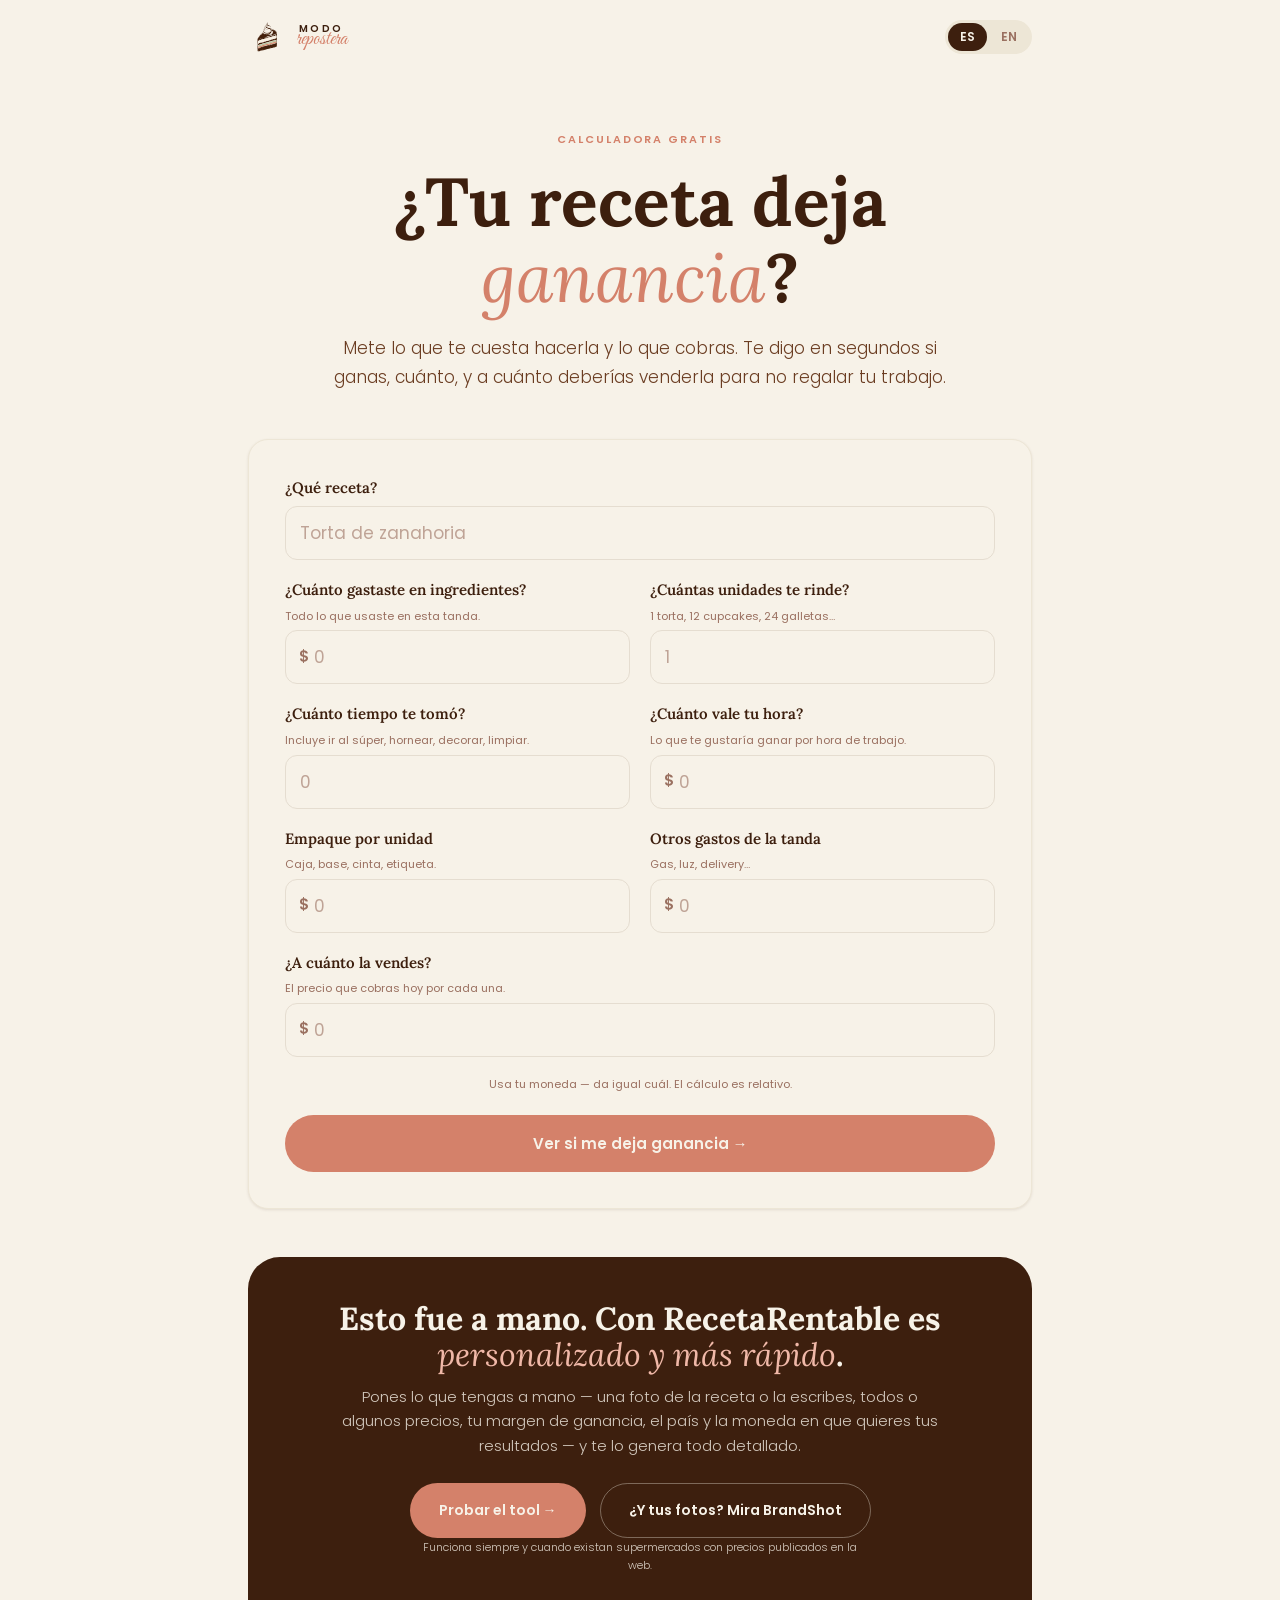
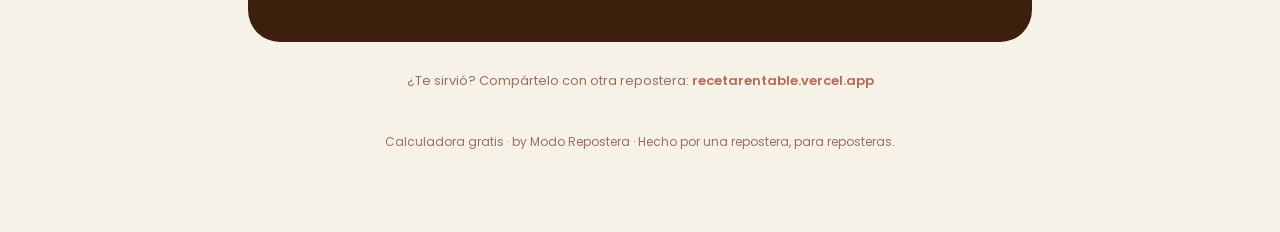
==== calculadora.html @ 88481aeb "Calculadora "¿deja ganancia?": free tool + integración en el sitio - Nueva calculadora gratis (calcu" ====
<!DOCTYPE html>
<html lang="es">
<head>
  <meta charset="UTF-8" />
  <meta name="viewport" content="width=device-width, initial-scale=1.0" />
  <title data-t="meta.title">¿Tu receta deja ganancia? · Calculadora gratis · Modo Repostera</title>
  <meta name="description" data-t-attr="content" data-t="meta.desc" content="Calcula gratis si tu receta te deja ganancia: mete lo que te cuesta y lo que cobras, y mira tu margen real en segundos." />

  <link rel="preconnect" href="https://fonts.googleapis.com" />
  <link rel="preconnect" href="https://fonts.gstatic.com" crossorigin />
  <link href="https://fonts.googleapis.com/css2?family=Lora:ital,wght@0,400;0,600;0,700;1,400;1,600&family=Poppins:wght@300;400;500;600;700&family=Great+Vibes&display=swap" rel="stylesheet" />

  <link rel="stylesheet" href="tokens.css" />
  <link rel="stylesheet" href="kit.css" />
  <link rel="stylesheet" href="calc.css" />
</head>
<body>

  <!-- ===== TOP BAR ===== -->
  <div class="kit-bar">
    <a class="kit-bar__brand" href="index.html" aria-label="Modo Repostera">
      <img class="kit-bar__iso" src="assets/logos/iso-color.svg" alt="Modo Repostera" />
      <span class="kit-bar__name">
        <span class="kit-bar__modo">MODO</span>
        <span class="kit-bar__rep">repostera</span>
      </span>
    </a>
    <div class="kit-bar__actions">
      <div class="lang-toggle" role="group" aria-label="Language">
        <button data-lang="es" class="active">ES</button>
        <button data-lang="en">EN</button>
      </div>
    </div>
  </div>

  <div class="page">

    <!-- ===== HEAD ===== -->
    <header class="kit-head">
      <span class="eyebrow" data-t="head.eyebrow">Calculadora gratis</span>
      <h1 data-t-html="head.title">¿Tu receta deja <em>ganancia</em>?</h1>
      <p data-t="head.sub">Mete lo que te cuesta hacerla y lo que cobras. Te digo en segundos si ganas, cuánto, y a cuánto deberías venderla para no regalar tu trabajo.</p>
    </header>

    <!-- ===== FORM ===== -->
    <form class="calc-form" id="calc-form" novalidate>
      <div class="calc-grid">

        <div class="field field--full">
          <label data-t="f.nombre">¿Qué receta? <span class="opt" data-t="f.optional">(opcional)</span></label>
          <div class="input-wrap">
            <input type="text" id="nombre" data-t-attr="placeholder" data-t="f.nombrePh" placeholder="Torta de zanahoria" autocomplete="off" />
          </div>
        </div>

        <div class="field">
          <label data-t="f.ingredientes">¿Cuánto gastaste en ingredientes?</label>
          <span class="help" data-t="f.ingredientesHelp">Todo lo que usaste en esta tanda.</span>
          <div class="input-wrap money">
            <input type="number" id="ingredientes" inputmode="decimal" min="0" step="any" placeholder="0" />
          </div>
        </div>

        <div class="field">
          <label data-t="f.unidades">¿Cuántas unidades te rinde?</label>
          <span class="help" data-t="f.unidadesHelp">1 torta, 12 cupcakes, 24 galletas…</span>
          <div class="input-wrap">
            <input type="number" id="unidades" inputmode="numeric" min="1" step="any" placeholder="1" />
          </div>
          <span class="err" data-t="err.unidades">Pon cuántas unidades te rinde (al menos 1).</span>
        </div>

        <div class="field">
          <label data-t="f.horas">¿Cuánto tiempo te tomó? <span class="opt" data-t="f.horasUnit">(horas)</span></label>
          <span class="help" data-t="f.horasHelp">Incluye ir al súper, hornear, decorar, limpiar.</span>
          <div class="input-wrap">
            <input type="number" id="horas" inputmode="decimal" min="0" step="any" placeholder="0" />
          </div>
        </div>

        <div class="field">
          <label data-t="f.valorHora">¿Cuánto vale tu hora?</label>
          <span class="help" data-t="f.valorHoraHelp">Lo que te gustaría ganar por hora de trabajo.</span>
          <div class="input-wrap money">
            <input type="number" id="valorHora" inputmode="decimal" min="0" step="any" placeholder="0" />
          </div>
        </div>

        <div class="field">
          <label data-t="f.empaque">Empaque por unidad <span class="opt" data-t="f.optional">(opcional)</span></label>
          <span class="help" data-t="f.empaqueHelp">Caja, base, cinta, etiqueta.</span>
          <div class="input-wrap money">
            <input type="number" id="empaque" inputmode="decimal" min="0" step="any" placeholder="0" />
          </div>
        </div>

        <div class="field">
          <label data-t="f.otros">Otros gastos de la tanda <span class="opt" data-t="f.optional">(opcional)</span></label>
          <span class="help" data-t="f.otrosHelp">Gas, luz, delivery…</span>
          <div class="input-wrap money">
            <input type="number" id="otros" inputmode="decimal" min="0" step="any" placeholder="0" />
          </div>
        </div>

        <div class="field field--full">
          <label data-t="f.precio">¿A cuánto la vendes? <span class="opt" data-t="f.precioUnit">(por unidad)</span></label>
          <span class="help" data-t="f.precioHelp">El precio que cobras hoy por cada una.</span>
          <div class="input-wrap money">
            <input type="number" id="precio" inputmode="decimal" min="0" step="any" placeholder="0" />
          </div>
          <span class="err" data-t="err.precio">Pon a cuánto la vendes para poder darte el veredicto.</span>
        </div>

      </div>

      <p class="money-note" data-t="f.moneyNote">Usa tu moneda — da igual cuál. El cálculo es relativo.</p>
      <div class="calc-submit">
        <button type="submit" class="btn btn--primary" data-t="f.submit">Ver si me deja ganancia →</button>
      </div>
    </form>

    <!-- ===== RESULT ===== -->
    <section class="result" id="result" hidden aria-live="polite">
      <div class="result__inner">

        <div class="result__card" id="result-card">
          <div class="result__eyebrow" data-t="r.eyebrow">Tu resultado</div>
          <div class="result__recipe" id="r-recipe"></div>
          <div class="result__claim" id="r-claim"></div>
          <div class="result__numbers" id="r-numbers" hidden>
            <div class="result__num"><b id="r-profit"></b><span id="r-profit-label"></span></div>
            <div class="result__num"><b id="r-margin"></b><span data-t="r.marginLabel">margen</span></div>
          </div>
          <p class="result__verdict" id="r-verdict"></p>
        </div>

        <!-- Caveat del gate educativo -->
        <aside class="caveat" id="caveat" hidden>
          <h3 data-t="caveat.title">Ojo: no contaste tu tiempo</h3>
          <p data-t="caveat.body">Amasar, ir al súper, decorar, limpiar — eso es trabajo, y vale. Te lo sumé como $0, así que este número se ve mejor de lo que es. Mira cómo cambia si te pagas tu hora.</p>
          <!-- texto seteado por calc.js (interpola el valor/hora sugerido) -->
          <button type="button" class="caveat__btn" id="caveat-btn">Calcular pagándome $5 la hora →</button>
        </aside>

        <!-- Email gate -->
        <div class="gate" id="gate">
          <h3 data-t="gate.title">Desbloquea tu desglose completo</h3>
          <p data-t="gate.body">Déjame tu correo y te muestro en qué se va tu dinero — y a cuánto deberías vender para ganar bien. Gratis.</p>
          <form class="gate__form" id="gate-form" novalidate>
            <input type="email" id="email" required data-t-attr="placeholder" data-t="gate.emailPh" placeholder="tu@correo.com" autocomplete="email" />
            <button type="submit" class="btn btn--primary" data-t="gate.btn">Ver mi desglose →</button>
          </form>
          <p class="gate__note" data-t="gate.note">Sin spam. Solo tips de repostería con cariño — y te sales cuando quieras.</p>
        </div>

        <!-- Unlocked breakdown -->
        <div class="unlocked" id="unlocked" hidden>
          <div class="unlocked__inner">

            <div class="panel">
              <h3 data-t="bd.title">En qué se va tu costo</h3>
              <p class="sub" data-t="bd.sub">Por unidad. Aquí ves qué te está pesando más.</p>
              <div class="breakdown" id="breakdown"></div>
              <div class="bd-total">
                <span data-t="bd.total">Costo por unidad</span>
                <span id="bd-total-val"></span>
              </div>
            </div>

            <div class="panel suggested">
              <h3 data-t="sug.title">Para un margen sano deberías cobrar</h3>
              <div class="suggested__price" id="sug-price"></div>
              <p class="suggested__delta" id="sug-delta"></p>
            </div>

            <div class="share-row">
              <button type="button" class="btn btn--primary" id="share-btn" data-t="share.btn">Compartir mi resultado</button>
              <button type="button" class="btn btn--ghost-light" id="recalc-btn" style="border-color:var(--cream-hover);color:var(--chocolate)" data-t="share.recalc">Probar otra receta</button>
            </div>
          </div>
        </div>

      </div>
    </section>

    <!-- ===== CTA al tool pago ===== -->
    <section class="kit-cta" style="margin-top:48px">
      <h2 data-t-html="cta.title">Esto fue a mano. Con una foto es en <em>segundos</em>.</h2>
      <p data-t="cta.body">RecetaRentable lee tu receta desde una foto y la cruza con los precios de tu supermercado local. Sin escribir nada, sin Excel. Tu primera receta es gratis.</p>
      <div class="kit-cta__row">
        <a class="btn btn--primary" id="cta-tool" href="index.html#plans" data-t="cta.btn">Probar el tool →</a>
        <a class="btn btn--ghost-light" href="index.html#brandshot" data-t="cta.brandshot">¿Y tus fotos? Mira BrandShot</a>
      </div>
      <p class="cta-fineprint" data-t="cta.fineprint">Funciona siempre y cuando existan supermercados con precios publicados en la web.</p>
    </section>

    <p class="kit-share" data-t-html="foot.share">¿Te sirvió? Compártelo con otra repostera: <a href="index.html">recetarentable.vercel.app</a></p>
    <p class="kit-colophon" data-t="foot.colophon">Calculadora gratis · by Modo Repostera · Hecho por una repostera, para reposteras.</p>

  </div>

  <script src="calc-scoring.js"></script>
  <script src="calc.js"></script>
</body>
</html>
---- tokens.css ----
/* tokens.css — RecetaRentable design tokens. Single source of truth.
   No hardcoded values anywhere else; everything references these. */
:root {
  /* Paleta base */
  --chocolate:         #3D1F0E;
  --chocolate-light:   #6B3D22;
  --chocolate-muted:   #9A7060;
  --chocolate-deep:    #2A1208;
  --cream:             #F7F2E8;
  --cream-dark:        #EDE6D6;
  --cream-hover:       #E5DDD0;
  --terracotta:        #D4816A;
  --terracotta-light:  #F0B8A8;
  --terracotta-dark:   #B86A54;
  --pistachio:         #A8C5A0;
  --pistachio-light:   #D4E8D0;
  --pistachio-dark:    #7A9E72;

  /* Hero oscuro */
  --hero-bg:           #1C0D04;
  --hero-overlay:      rgba(28, 13, 4, 0.72);

  /* Tipografía */
  --font-display:      'Lora', Georgia, serif;
  --font-body:         'Poppins', sans-serif;
  --font-script:       'Great Vibes', cursive;

  /* Escala tipográfica */
  --text-xs:    11px;
  --text-sm:    13px;
  --text-base:  15px;
  --text-md:    17px;
  --text-lg:    20px;
  --text-xl:    24px;
  --text-2xl:   32px;
  --text-3xl:   clamp(28px, 3.5vw, 44px);
  --text-hero:  clamp(38px, 6vw, 68px);

  /* Radios */
  --radius-sm:   6px;
  --radius-md:   12px;
  --radius-lg:   20px;
  --radius-xl:   32px;
  --radius-pill: 100px;

  /* Sombras con tinte cálido */
  --shadow-sm:     0 1px 3px rgba(61,31,14,0.10);
  --shadow-md:     0 4px 16px rgba(61,31,14,0.12);
  --shadow-lg:     0 12px 40px rgba(61,31,14,0.16);
  --shadow-xl:     0 24px 64px rgba(61,31,14,0.20);
  --shadow-mockup: 0 32px 80px rgba(28,13,4,0.40);

  /* Layout */
  --container:     1160px;
  --gutter:        clamp(20px, 5vw, 48px);
  --section-y:     clamp(80px, 10vw, 140px);

  /* Transiciones */
  --ease-out:      cubic-bezier(0.16, 1, 0.3, 1);
}
---- kit.css ----
/* kit.css — "Fotos que provocan" lead-magnet asset page.
   Reuses tokens.css for all brand values. Light/cream theme, print-friendly. */

*, *::before, *::after { box-sizing: border-box; margin: 0; padding: 0; }
html { scroll-behavior: smooth; }
body {
  font-family: var(--font-body);
  font-weight: 400;
  font-size: var(--text-base);
  line-height: 1.65;
  color: var(--chocolate);
  background: var(--cream);
  -webkit-font-smoothing: antialiased;
}
img { max-width: 100%; display: block; }
a { color: inherit; text-decoration: none; }
ul, ol { list-style: none; }
h1, h2, h3 { font-family: var(--font-display); font-weight: 700; line-height: 1.12; }

.page { max-width: 880px; margin-inline: auto; padding: clamp(24px, 5vw, 56px) var(--gutter, 24px) 80px; }

/* ---------- Top bar (web-only chrome) ---------- */
.kit-bar {
  display: flex; align-items: center; gap: 16px;
  max-width: 880px; margin-inline: auto;
  padding: 18px var(--gutter, 24px);
}
.kit-bar__brand { display: inline-flex; align-items: center; gap: 10px; }
.kit-bar__iso { height: 38px; width: auto; display: block; }
.kit-bar__name { display: flex; flex-direction: column; line-height: 0.85; color: var(--chocolate); }
.kit-bar__modo { font-family: var(--font-body); font-weight: 600; text-transform: uppercase; letter-spacing: 0.26em; text-indent: 0.26em; font-size: 10px; }
.kit-bar__rep { font-family: var(--font-script); font-weight: 400; font-size: 21px; margin-top: -2px; color: var(--terracotta); }
.kit-bar__actions { margin-left: auto; display: flex; align-items: center; gap: 12px; }

.lang-toggle { display: inline-flex; gap: 2px; background: var(--cream-dark); padding: 3px; border-radius: var(--radius-pill); }
.lang-toggle button {
  border: none; background: transparent; cursor: pointer;
  font-family: var(--font-body); font-weight: 600; font-size: 12px;
  padding: 5px 12px; border-radius: var(--radius-pill); color: var(--chocolate-muted);
  transition: background 200ms, color 200ms;
}
.lang-toggle button.active { background: var(--chocolate); color: var(--cream); }

/* ---------- Welcome strip (web-only) ---------- */
.welcome {
  background: var(--pistachio-light); border-radius: var(--radius-lg);
  padding: 18px 24px; margin-bottom: 36px;
  font-size: var(--text-sm); color: var(--chocolate);
}
.welcome strong { font-weight: 600; }

/* ---------- Document head ---------- */
.kit-head { text-align: center; margin-bottom: 48px; }
.eyebrow {
  display: block; font-family: var(--font-body); font-size: var(--text-xs);
  font-weight: 600; letter-spacing: 0.18em; text-transform: uppercase;
  color: var(--terracotta); margin-bottom: 16px;
}
.kit-head h1 { font-size: var(--text-hero); margin-bottom: 18px; }
.kit-head h1 em { font-style: italic; font-weight: 400; color: var(--terracotta); }
.kit-head p { font-size: var(--text-md); font-weight: 300; color: var(--chocolate-light); max-width: 38em; margin-inline: auto; }

/* ---------- Section blocks ---------- */
.kit-section { margin-bottom: 56px; }
.kit-section__head { margin-bottom: 28px; padding-bottom: 18px; border-bottom: 2px solid var(--cream-dark); }
.kit-section__num { font-family: var(--font-script); font-size: 30px; color: var(--terracotta); display: block; line-height: 1; }
.kit-section__head h2 { font-size: var(--text-2xl); margin-top: 4px; }
.kit-section__head p { font-size: var(--text-sm); color: var(--chocolate-light); margin-top: 8px; max-width: 56ch; }

/* ---------- Checklist ---------- */
.check { display: flex; flex-direction: column; gap: 10px; }
.check__item {
  display: flex; gap: 14px; align-items: flex-start;
  background: var(--cream); border: 1px solid var(--cream-dark);
  border-radius: var(--radius-md); padding: 16px 18px;
  cursor: pointer; transition: border-color 200ms, background 200ms;
}
.check__item:hover { border-color: var(--terracotta-light); }
.check__box {
  flex: 0 0 22px; width: 22px; height: 22px; margin-top: 1px;
  border: 2px solid var(--chocolate-muted); border-radius: 6px;
  display: grid; place-items: center; transition: background 180ms, border-color 180ms;
}
.check__box svg { width: 13px; height: 13px; color: var(--cream); opacity: 0; transition: opacity 160ms; }
.check__item.done .check__box { background: var(--pistachio-dark); border-color: var(--pistachio-dark); }
.check__item.done .check__box svg { opacity: 1; }
.check__item.done .check__title { text-decoration: line-through; color: var(--chocolate-muted); }
.check__text strong { display: block; font-family: var(--font-display); font-weight: 600; font-size: var(--text-md); margin-bottom: 3px; }
.check__text .check__why { font-size: var(--text-sm); color: var(--chocolate-light); }

.kit-tip {
  margin-top: 16px; background: var(--cream-dark); border-radius: var(--radius-md);
  padding: 14px 18px; font-size: var(--text-sm); color: var(--chocolate-light);
}
.kit-tip strong { color: var(--chocolate); }

/* ---------- How to use (3 steps) ---------- */
.howto { display: grid; grid-template-columns: repeat(3, 1fr); gap: 16px; margin-bottom: 28px; }
.howto__step { background: var(--cream); border: 1px solid var(--cream-dark); border-radius: var(--radius-md); padding: 18px; }
.howto__n { font-family: var(--font-display); font-weight: 700; font-size: var(--text-xl); color: var(--terracotta); }
.howto__step p { font-size: var(--text-sm); color: var(--chocolate-light); margin-top: 6px; }

/* ---------- Prompt cards ---------- */
.prompts { display: grid; grid-template-columns: 1fr 1fr; gap: 16px; }
.prompt {
  background: var(--cream); border: 1px solid var(--cream-dark);
  border-radius: var(--radius-lg); padding: 22px; display: flex; flex-direction: column;
}
.prompt__name { font-family: var(--font-display); font-weight: 700; font-size: var(--text-md); margin-bottom: 4px; }
.prompt__when { font-size: var(--text-xs); color: var(--terracotta-dark); font-weight: 600; letter-spacing: 0.02em; margin-bottom: 14px; }
.prompt__text {
  font-family: var(--font-body); font-size: var(--text-sm); line-height: 1.55;
  color: var(--chocolate-light); background: var(--cream-dark);
  border-radius: var(--radius-md); padding: 14px 16px; flex: 1;
}
.prompt__text .token { color: var(--terracotta-dark); font-weight: 600; }
.prompt__copy {
  align-self: flex-start; margin-top: 14px;
  display: inline-flex; align-items: center; gap: 7px;
  font-family: var(--font-body); font-weight: 600; font-size: 13px;
  background: var(--chocolate); color: var(--cream);
  border: none; border-radius: var(--radius-pill); padding: 9px 18px; cursor: pointer;
  transition: background 200ms;
}
.prompt__copy:hover { background: var(--chocolate-light); }
.prompt__copy.copied { background: var(--pistachio-dark); }
.prompt__copy svg { width: 14px; height: 14px; }

/* ---------- Closing CTA ---------- */
.kit-cta {
  background: var(--chocolate); color: var(--cream);
  border-radius: var(--radius-xl); padding: clamp(28px, 4vw, 44px); text-align: center;
}
.kit-cta h2 { font-size: var(--text-2xl); color: var(--cream); margin-bottom: 12px; }
.kit-cta h2 em { font-style: italic; font-weight: 400; color: var(--terracotta-light); }
.kit-cta p { color: rgba(247,242,232,0.8); font-weight: 300; max-width: 40em; margin: 0 auto 24px; }
.kit-cta__row { display: flex; flex-wrap: wrap; gap: 14px; justify-content: center; }
.btn {
  display: inline-flex; align-items: center; gap: 8px;
  font-family: var(--font-body); font-weight: 600;
  border: 1.5px solid transparent; border-radius: var(--radius-pill);
  cursor: pointer; text-align: center; padding: 15px 28px; font-size: 14px;
  transition: transform 200ms var(--ease-out), background 200ms var(--ease-out);
}
.btn--primary { background: var(--terracotta); color: var(--cream); }
.btn--primary:hover { background: var(--terracotta-dark); transform: translateY(-1px); }
.btn--ghost-light { border-color: rgba(247,242,232,0.35); color: var(--cream); }
.btn--ghost-light:hover { background: rgba(247,242,232,0.10); }

.kit-share { text-align: center; margin-top: 28px; font-size: var(--text-sm); color: var(--chocolate-muted); }
.kit-share a { color: var(--terracotta-dark); font-weight: 600; }
.kit-colophon { text-align: center; margin-top: 40px; font-size: 12px; color: var(--chocolate-muted); }

/* ---------- Language blocks ---------- */
[data-lang-block] { display: none; }
[data-lang-block].active { display: block; }

/* ---------- Responsive ---------- */
@media (max-width: 720px) {
  .prompts { grid-template-columns: 1fr; }
  .howto { grid-template-columns: 1fr; }
  .kit-bar { flex-wrap: wrap; }
}
---- calc.css ----
/* calc.css — Calculadora "¿Tu receta deja ganancia?"
   Hereda tokens.css (NUNCA redeclara :root existentes) y reutiliza el chrome de
   kit.css (kit-bar, lang-toggle, btn, eyebrow, kit-cta, kit-colophon,
   [data-lang-block]). Aquí solo van componentes propios de la calculadora. */

/* Tokens ADITIVOS (nombres nuevos — no se shadowean los de tokens.css):
   acentos de cada banda de veredicto. */
:root {
  --band-perdiendo: var(--terracotta-dark);
  --band-regalando: var(--terracotta);
  --band-ajustado:  #C99A52;            /* ámbar cálido (nuevo) */
  --band-sano:      var(--pistachio-dark);
  --band-fuerte:    var(--pistachio-dark);
}

/* ---------- Formulario ---------- */
.calc-form {
  background: var(--cream);
  border: 1px solid var(--cream-dark);
  border-radius: var(--radius-lg);
  padding: clamp(20px, 4vw, 36px);
  box-shadow: var(--shadow-sm);
}
.calc-grid { display: grid; grid-template-columns: 1fr 1fr; gap: 18px 20px; }
.field { display: flex; flex-direction: column; gap: 6px; }
.field--full { grid-column: 1 / -1; }
.field label {
  font-family: var(--font-display); font-weight: 600; font-size: var(--text-base);
  color: var(--chocolate);
}
.field .help { font-size: var(--text-xs); color: var(--chocolate-muted); line-height: 1.4; }
.field .opt { font-weight: 400; color: var(--chocolate-muted); font-size: var(--text-xs); }

.input-wrap { position: relative; display: flex; align-items: center; }
.input-wrap.money::before {
  content: "$"; position: absolute; left: 14px;
  color: var(--chocolate-muted); font-weight: 600; font-size: var(--text-base);
}
.field input {
  width: 100%; font-family: var(--font-body); font-size: var(--text-md);
  color: var(--chocolate); background: var(--cream);
  border: 1.5px solid var(--cream-hover); border-radius: var(--radius-md);
  padding: 13px 14px; transition: border-color 180ms, box-shadow 180ms;
}
.input-wrap.money input { padding-left: 28px; }
.field input:focus {
  outline: none; border-color: var(--terracotta);
  box-shadow: 0 0 0 3px var(--terracotta-light);
}
.field input::placeholder { color: var(--chocolate-muted); opacity: 0.6; }
.field.invalid input { border-color: var(--terracotta-dark); box-shadow: 0 0 0 3px var(--terracotta-light); }
.field .err { display: none; font-size: var(--text-xs); color: var(--terracotta-dark); font-weight: 600; }
.field.invalid .err { display: block; }

.money-note {
  margin-top: 18px; font-size: var(--text-xs); color: var(--chocolate-muted);
  text-align: center;
}
.calc-submit { margin-top: 22px; text-align: center; }
.calc-submit .btn { width: 100%; justify-content: center; font-size: 15px; padding: 16px; }

/* ---------- Resultado ---------- */
.result { margin-top: 44px; }
.result[hidden] { display: none; }
.result__inner { animation: enter 280ms var(--ease-out); }
@keyframes enter { from { opacity: 0; transform: translateY(12px); } to { opacity: 1; transform: none; } }
@media (prefers-reduced-motion: reduce) { .result__inner { animation: none; } }

.result__card {
  border-radius: var(--radius-xl); padding: clamp(28px, 5vw, 48px);
  text-align: center; color: var(--cream);
  background: var(--band-color, var(--chocolate));
}
.result__eyebrow {
  font-family: var(--font-body); font-size: var(--text-xs); font-weight: 600;
  letter-spacing: 0.18em; text-transform: uppercase;
  color: rgba(247,242,232,0.7); margin-bottom: 14px;
}
.result__recipe { font-style: italic; opacity: 0.85; }
.result__claim {
  font-family: var(--font-display); font-weight: 700; line-height: 1.1;
  font-size: var(--text-3xl); margin: 4px 0 22px;
}
.result__numbers { display: flex; flex-wrap: wrap; justify-content: center; gap: 28px 44px; margin-bottom: 22px; }
.result__numbers[hidden] { display: none; }
.result__num { display: flex; flex-direction: column; gap: 2px; }
.result__num b { font-family: var(--font-display); font-weight: 700; font-size: var(--text-2xl); }
.result__num span { font-size: var(--text-xs); letter-spacing: 0.08em; text-transform: uppercase; opacity: 0.75; }
.result__verdict { font-weight: 300; max-width: 42em; margin: 0 auto; color: rgba(247,242,232,0.92); }

/* ---------- Caveat del gate educativo ---------- */
.caveat {
  margin-top: 20px; background: var(--cream); border: 1px solid var(--cream-dark);
  border-left: 4px solid var(--band-ajustado); border-radius: var(--radius-md);
  padding: 18px 20px; text-align: left;
}
.caveat[hidden] { display: none; }
.caveat h3 { font-size: var(--text-md); margin-bottom: 6px; color: var(--chocolate); }
.caveat p { font-size: var(--text-sm); color: var(--chocolate-light); }
.caveat__btn {
  margin-top: 12px; display: inline-flex; align-items: center; gap: 7px;
  font-family: var(--font-body); font-weight: 600; font-size: 13px; cursor: pointer;
  background: var(--chocolate); color: var(--cream); border: none;
  border-radius: var(--radius-pill); padding: 9px 18px; transition: background 200ms;
}
.caveat__btn:hover { background: var(--chocolate-light); }

/* ---------- Email gate ---------- */
.gate {
  margin-top: 20px; background: var(--cream); border: 1px solid var(--cream-dark);
  border-radius: var(--radius-lg); padding: clamp(22px, 4vw, 34px); text-align: center;
}
.gate[hidden] { display: none; }
.gate h3 { font-size: var(--text-xl); margin-bottom: 8px; }
.gate p { font-size: var(--text-sm); color: var(--chocolate-light); max-width: 38em; margin: 0 auto 18px; }
.gate__form { display: flex; flex-wrap: wrap; gap: 10px; justify-content: center; }
.gate__form input {
  flex: 1 1 260px; max-width: 360px; font-family: var(--font-body); font-size: var(--text-base);
  border: 1.5px solid var(--cream-hover); border-radius: var(--radius-pill);
  padding: 13px 20px; color: var(--chocolate); background: var(--cream);
}
.gate__form input:focus { outline: none; border-color: var(--terracotta); box-shadow: 0 0 0 3px var(--terracotta-light); }
.gate__note { font-size: var(--text-xs); color: var(--chocolate-muted); margin-top: 12px; }

/* ---------- Desglose (desbloqueado) ---------- */
.unlocked { margin-top: 28px; }
.unlocked[hidden] { display: none; }
.unlocked__inner { animation: enter 280ms var(--ease-out); }
@media (prefers-reduced-motion: reduce) { .unlocked__inner { animation: none; } }

.panel {
  background: var(--cream); border: 1px solid var(--cream-dark);
  border-radius: var(--radius-lg); padding: clamp(22px, 4vw, 32px); margin-bottom: 18px;
}
.panel h3 { font-size: var(--text-lg); margin-bottom: 4px; }
.panel .sub { font-size: var(--text-sm); color: var(--chocolate-light); margin-bottom: 18px; }

.breakdown { display: flex; flex-direction: column; gap: 12px; }
.bd-row { display: grid; grid-template-columns: 120px 1fr auto; align-items: center; gap: 12px; }
.bd-row__label { font-size: var(--text-sm); font-weight: 600; color: var(--chocolate); }
.bd-bar { height: 12px; background: var(--cream-dark); border-radius: var(--radius-pill); overflow: hidden; }
.bd-bar__fill { height: 100%; border-radius: var(--radius-pill); transition: width 600ms var(--ease-out); }
.bd-bar__fill.ingredientes { background: var(--terracotta); }
.bd-bar__fill.trabajo { background: var(--chocolate-light); }
.bd-bar__fill.empaque { background: var(--pistachio-dark); }
.bd-bar__fill.otros { background: var(--chocolate-muted); }
.bd-row__val { font-size: var(--text-sm); font-weight: 600; color: var(--chocolate-light); font-variant-numeric: tabular-nums; }
.bd-total { margin-top: 14px; padding-top: 14px; border-top: 2px solid var(--cream-dark); display: flex; justify-content: space-between; font-weight: 700; color: var(--chocolate); }

.suggested { text-align: center; }
.suggested__price { font-family: var(--font-display); font-weight: 700; font-size: var(--text-3xl); color: var(--pistachio-dark); margin: 6px 0; }
.suggested__delta { font-size: var(--text-sm); color: var(--chocolate-light); }
.suggested__delta b { color: var(--chocolate); }

.share-row { display: flex; flex-wrap: wrap; gap: 12px; justify-content: center; margin: 24px 0 8px; }

/* ---------- Letra chiquita del CTA (sobre fondo chocolate) ---------- */
.cta-fineprint { margin-top: 16px; font-size: var(--text-xs); color: rgba(247,242,232,0.55); max-width: 44em; margin-inline: auto; }

/* ---------- Responsive ---------- */
@media (max-width: 640px) {
  .calc-grid { grid-template-columns: 1fr; }
  .bd-row { grid-template-columns: 92px 1fr auto; }
  .result__numbers { gap: 18px 28px; }
}
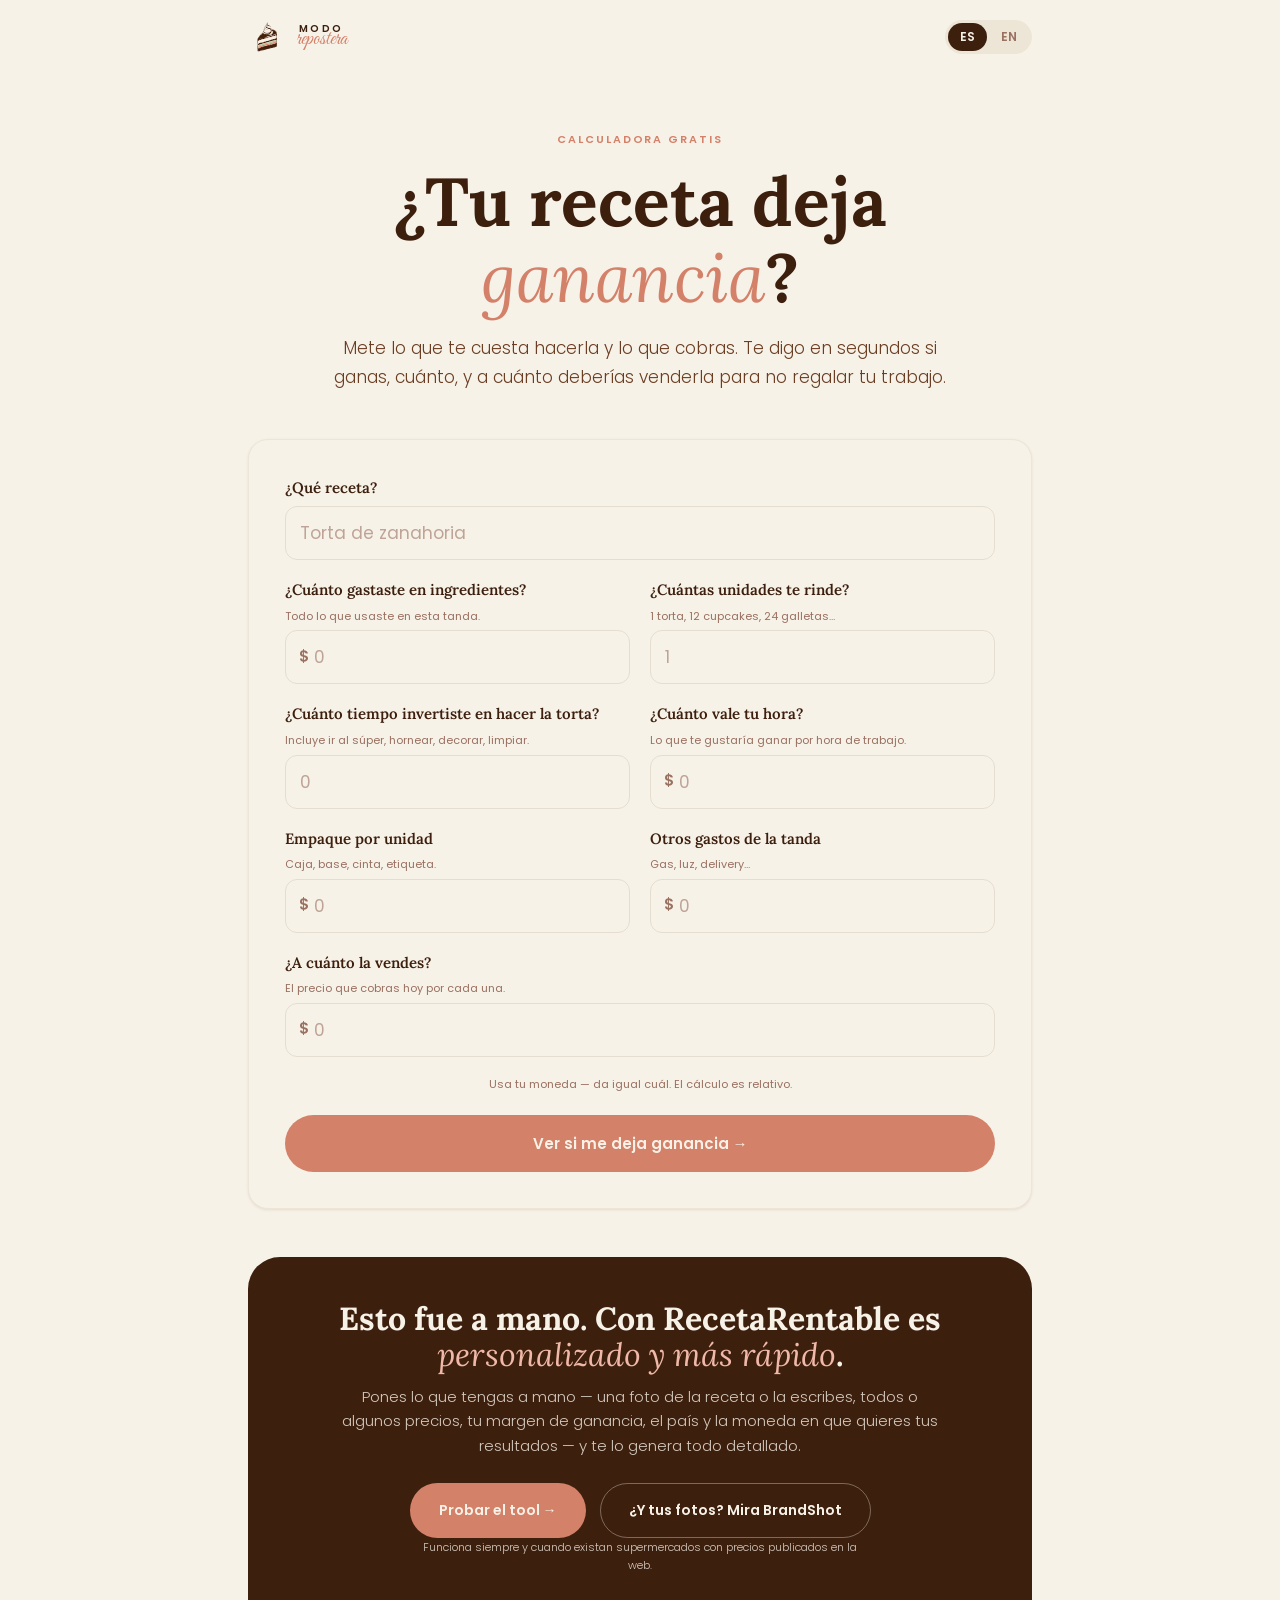
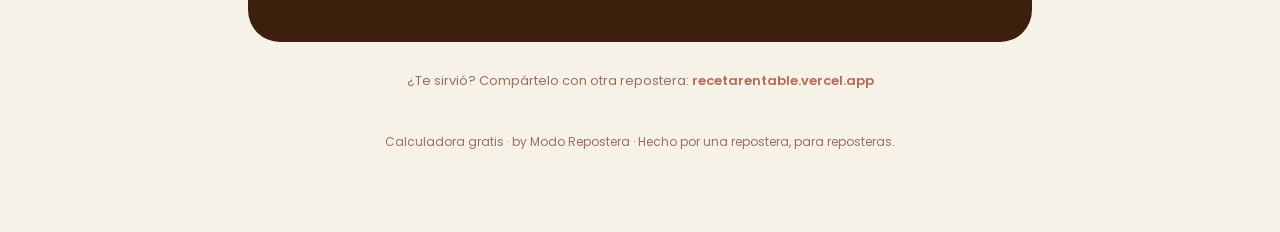
==== commit c1238c4c: "Calculadora: campo de tiempo en minutos Pregunta -> "¿Cuánto tiempo invertiste en hacer la torta?" c" ====
--- a/calculadora.html
+++ b/calculadora.html
@@ -71,10 +71,10 @@
         </div>
 
         <div class="field">
-          <label data-t="f.horas">¿Cuánto tiempo te tomó? <span class="opt" data-t="f.horasUnit">(horas)</span></label>
+          <label data-t="f.horas">¿Cuánto tiempo invertiste en hacer la torta? <span class="opt" data-t="f.horasUnit">(minutos)</span></label>
           <span class="help" data-t="f.horasHelp">Incluye ir al súper, hornear, decorar, limpiar.</span>
           <div class="input-wrap">
-            <input type="number" id="horas" inputmode="decimal" min="0" step="any" placeholder="0" />
+            <input type="number" id="minutos" inputmode="decimal" min="0" step="any" placeholder="0" />
           </div>
         </div>
 
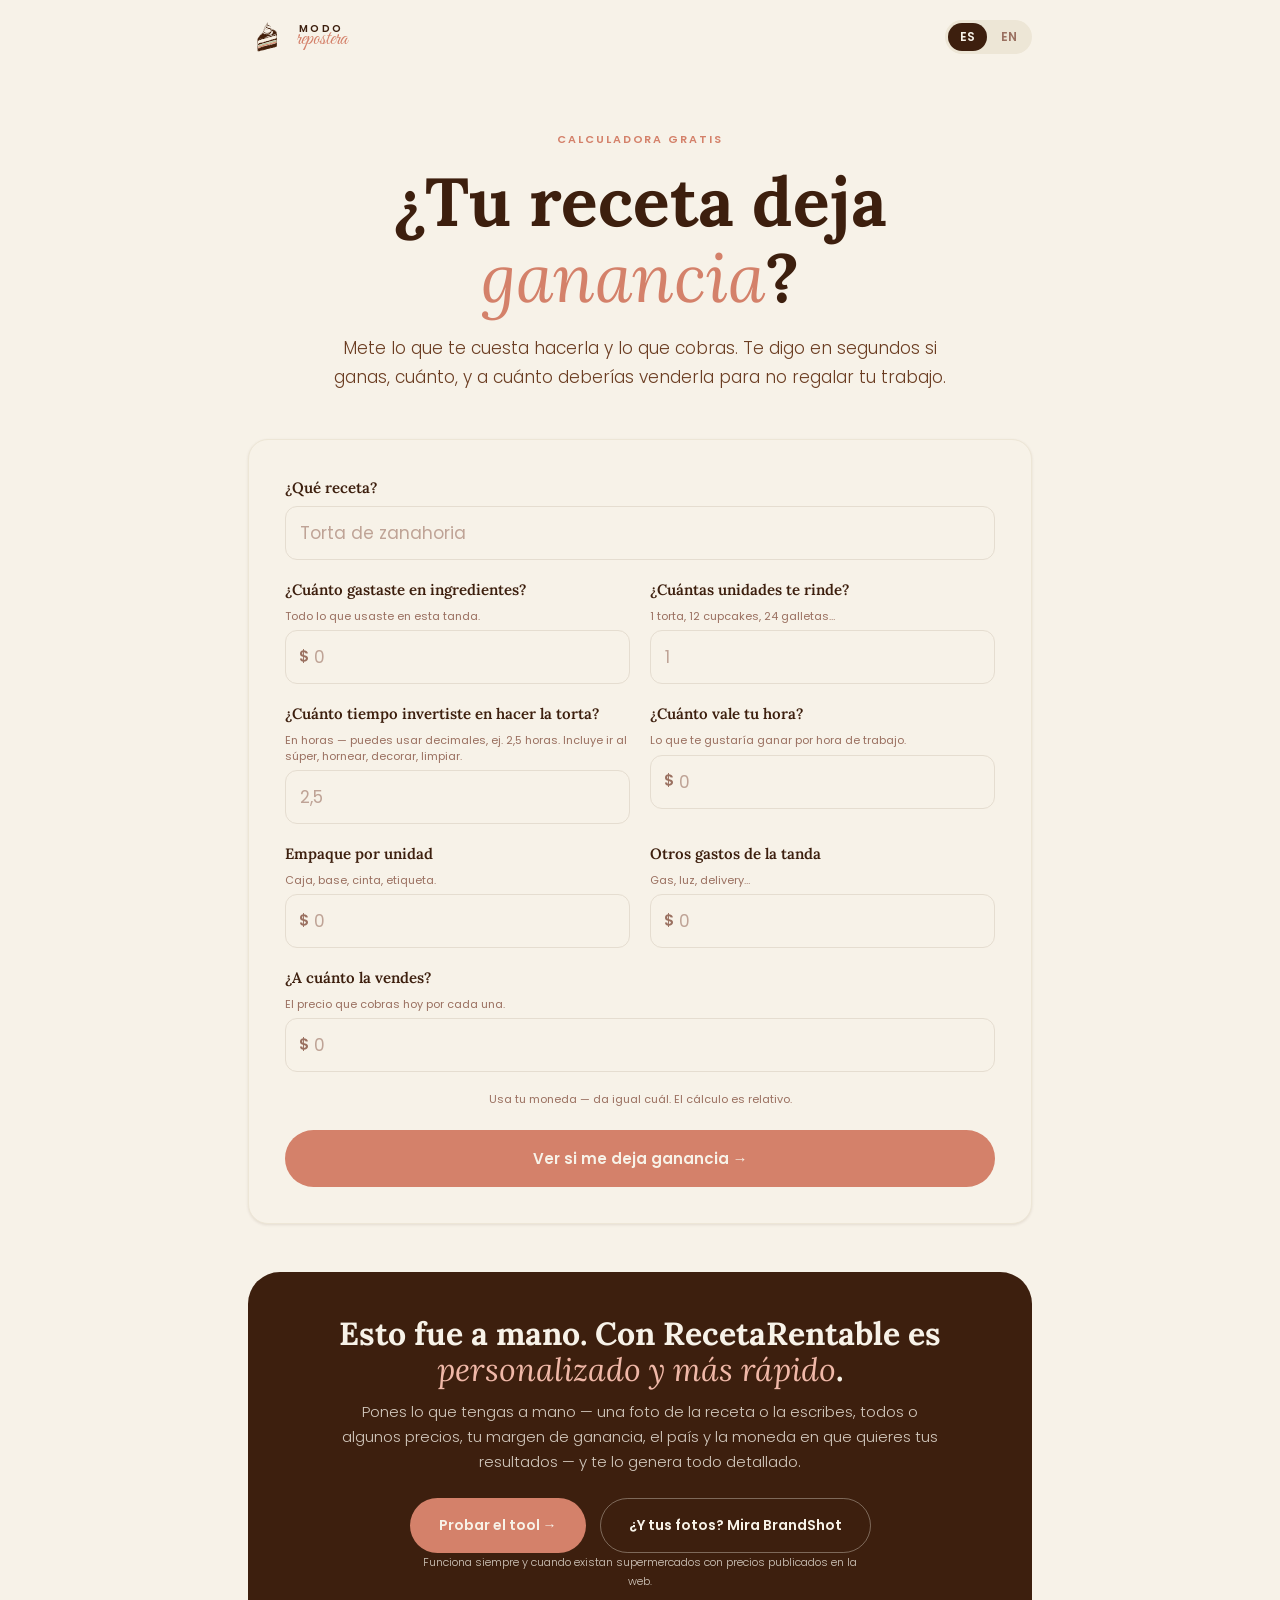
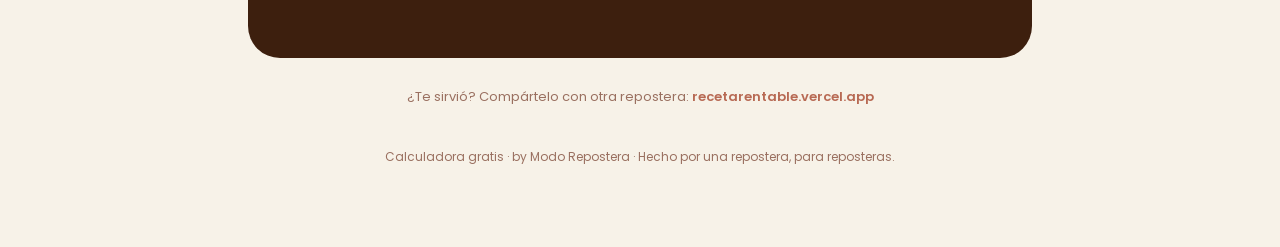
==== commit 22feb23b: "Calculadora: tiempo de vuelta en horas, con decimales Revierte a horas (¿Cuánto tiempo invertiste en" ====
--- a/calculadora.html
+++ b/calculadora.html
@@ -71,10 +71,10 @@
         </div>
 
         <div class="field">
-          <label data-t="f.horas">¿Cuánto tiempo invertiste en hacer la torta? <span class="opt" data-t="f.horasUnit">(minutos)</span></label>
-          <span class="help" data-t="f.horasHelp">Incluye ir al súper, hornear, decorar, limpiar.</span>
+          <label data-t="f.horas">¿Cuánto tiempo invertiste en hacer la torta? <span class="opt" data-t="f.horasUnit">(horas)</span></label>
+          <span class="help" data-t="f.horasHelp">En horas — puedes usar decimales, ej. 2,5 horas. Incluye ir al súper, hornear, decorar, limpiar.</span>
           <div class="input-wrap">
-            <input type="number" id="minutos" inputmode="decimal" min="0" step="any" placeholder="0" />
+            <input type="number" id="horas" inputmode="decimal" min="0" step="any" placeholder="2,5" />
           </div>
         </div>
 
